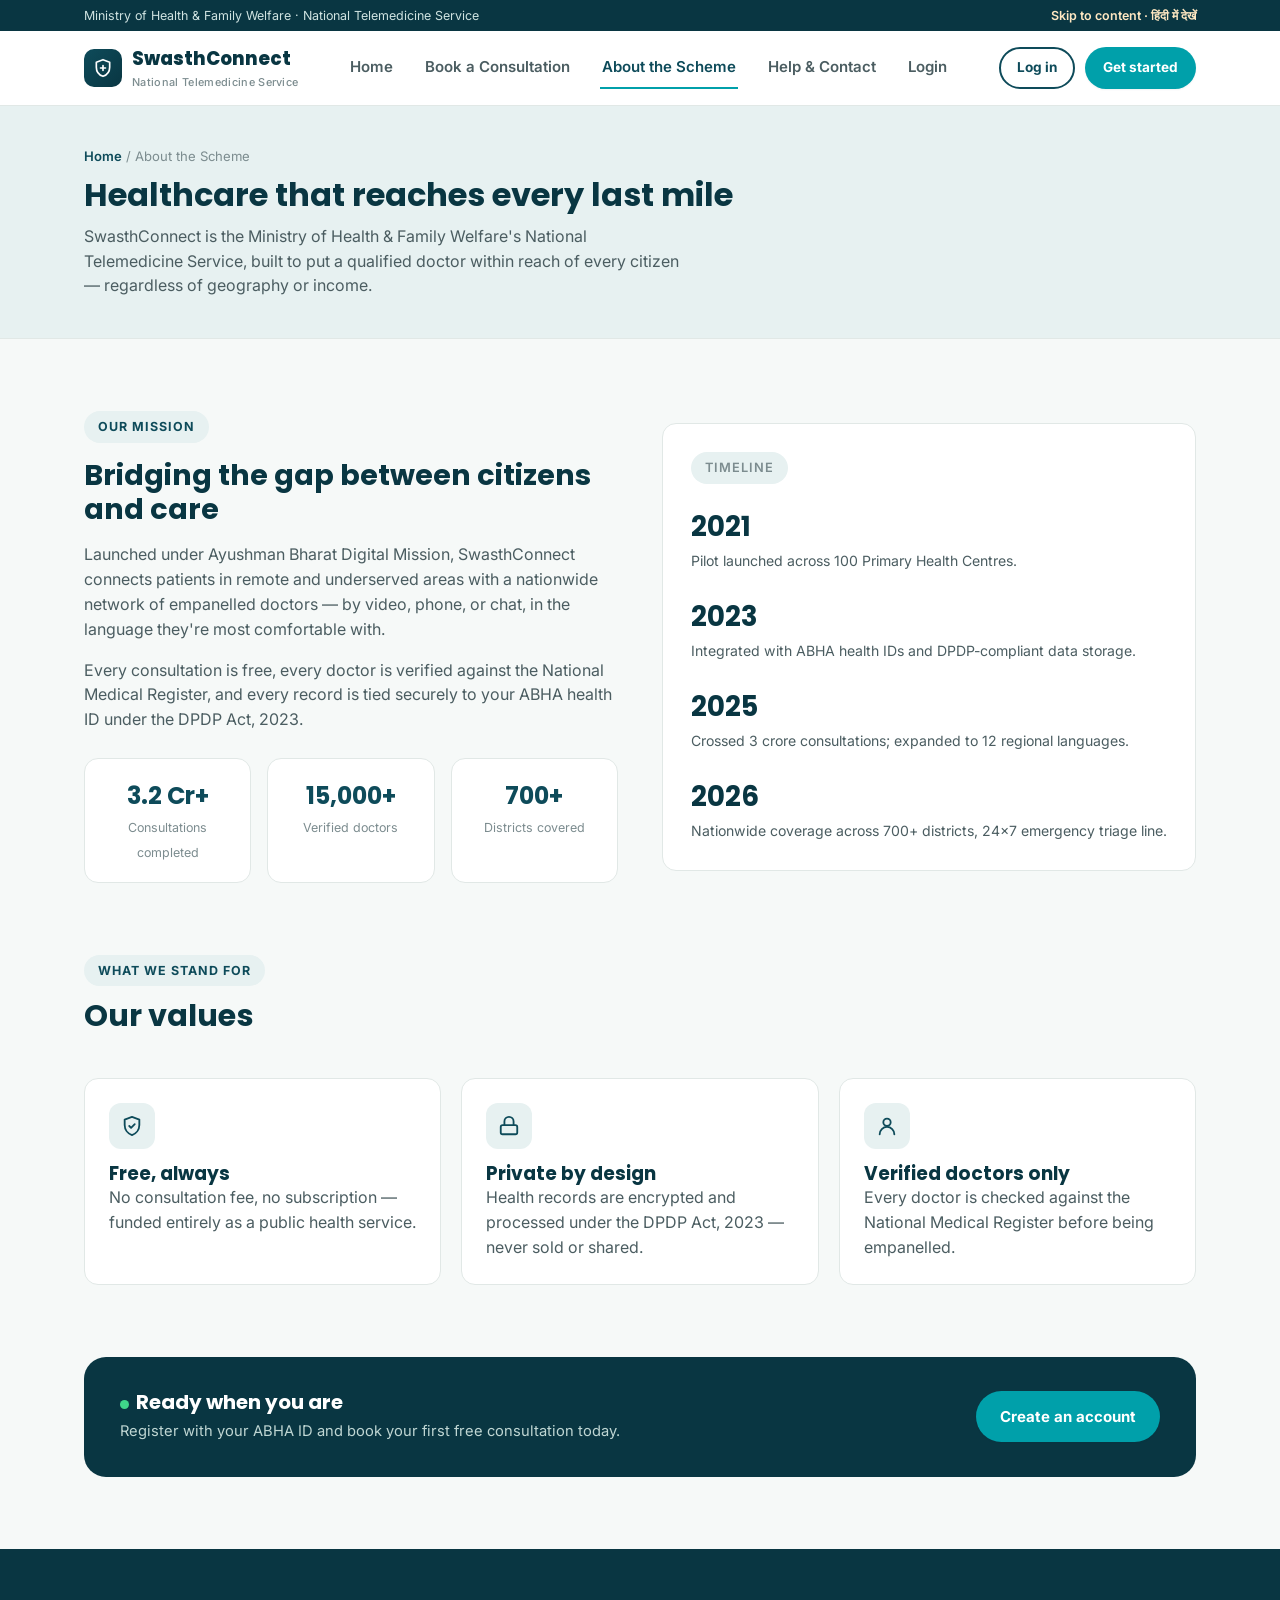
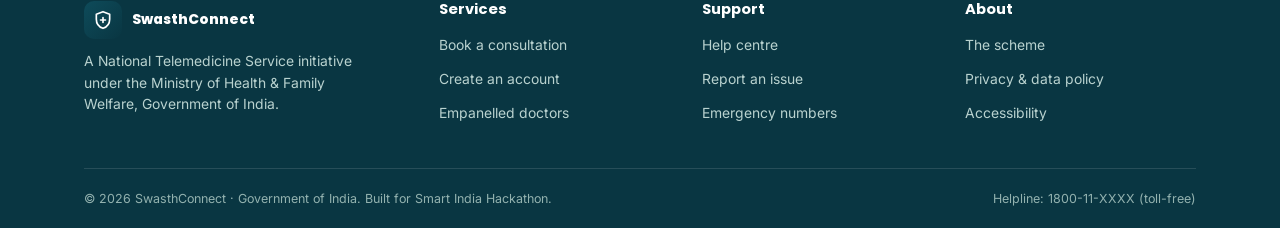
==== about.html @ 8b360834 "full web" ====
<!DOCTYPE html>
<html lang="en">
<head>
<meta charset="UTF-8">
<meta name="viewport" content="width=device-width, initial-scale=1.0">
<title>About the Scheme — SwasthConnect</title>
<meta name="description" content="Learn about SwasthConnect, the National Telemedicine Service connecting citizens to free, verified medical consultations.">
<link rel="preconnect" href="https://fonts.googleapis.com">
<link href="https://fonts.googleapis.com/css2?family=Poppins:wght@600;700;800&family=Inter:wght@400;500;600;700&display=swap" rel="stylesheet">
<link rel="stylesheet" href="style.css">
</head>
<body>

<div class="gov-strip">
  <div class="container">
    <span>Ministry of Health &amp; Family Welfare · National Telemedicine Service</span>
    <a href="#main">Skip to content · हिंदी में देखें</a>
  </div>
</div>

<header class="site-header">
  <div class="container">
    <a href="index.html" class="brand">
      <span class="brand-mark"><svg viewBox="0 0 24 24" fill="none" stroke="currentColor" stroke-width="2" stroke-linecap="round" stroke-linejoin="round"><path d="M12 2 4 5v6c0 5 3.4 9.4 8 11 4.6-1.6 8-6 8-11V5l-8-3Z"/><path d="M9 12h6M12 9v6"/></svg></span>
      <span>SwasthConnect<small>National Telemedicine Service</small></span>
    </a>
    <nav class="main-nav" id="main-nav">
      <a href="index.html">Home</a>
      <a href="appointment.html">Book a Consultation</a>
      <a href="about.html" aria-current="page">About the Scheme</a>
      <a href="contact.html">Help &amp; Contact</a>
      <a href="login.html">Login</a>
    </nav>
    <div class="header-actions">
      <a href="login.html" class="btn btn-outline btn-sm">Log in</a>
      <a href="register.html" class="btn btn-primary btn-sm">Get started</a>
      <button class="nav-toggle" aria-label="Toggle menu" aria-expanded="false">
        <svg viewBox="0 0 24 24" fill="none" stroke="currentColor" stroke-width="2" stroke-linecap="round"><path d="M4 6h16M4 12h16M4 18h16"/></svg>
      </button>
    </div>
  </div>
</header>

<div class="page-hero">
  <div class="container">
    <div class="breadcrumb"><a href="index.html">Home</a> / About the Scheme</div>
    <h1>Healthcare that reaches every last mile</h1>
    <p>SwasthConnect is the Ministry of Health &amp; Family Welfare's National Telemedicine Service, built to put a qualified doctor within reach of every citizen — regardless of geography or income.</p>
  </div>
</div>

<main id="main">

  <section>
    <div class="container">
      <div class="about-grid">
        <div>
          <span class="eyebrow">Our mission</span>
          <h2 class="mt-16" style="font-size:1.8rem;">Bridging the gap between citizens and care</h2>
          <p class="mt-16">Launched under Ayushman Bharat Digital Mission, SwasthConnect connects patients in remote and underserved areas with a nationwide network of empanelled doctors — by video, phone, or chat, in the language they're most comfortable with.</p>
          <p class="mt-16">Every consultation is free, every doctor is verified against the National Medical Register, and every record is tied securely to your ABHA health ID under the DPDP Act, 2023.</p>
          <div class="stat-tiles">
            <div class="stat-tile"><b>3.2 Cr+</b><span>Consultations completed</span></div>
            <div class="stat-tile"><b>15,000+</b><span>Verified doctors</span></div>
            <div class="stat-tile"><b>700+</b><span>Districts covered</span></div>
          </div>
        </div>
        <div>
          <div class="stat-card" style="padding:28px;">
            <span class="eyebrow">Timeline</span>
            <div class="mt-16" style="display:flex; flex-direction:column; gap:18px;">
              <div>
                <b style="font-family:var(--font-display); color:var(--primary-dark);">2021</b>
                <p style="font-size:0.88rem; margin-top:2px;">Pilot launched across 100 Primary Health Centres.</p>
              </div>
              <div>
                <b style="font-family:var(--font-display); color:var(--primary-dark);">2023</b>
                <p style="font-size:0.88rem; margin-top:2px;">Integrated with ABHA health IDs and DPDP-compliant data storage.</p>
              </div>
              <div>
                <b style="font-family:var(--font-display); color:var(--primary-dark);">2025</b>
                <p style="font-size:0.88rem; margin-top:2px;">Crossed 3 crore consultations; expanded to 12 regional languages.</p>
              </div>
              <div>
                <b style="font-family:var(--font-display); color:var(--primary-dark);">2026</b>
                <p style="font-size:0.88rem; margin-top:2px;">Nationwide coverage across 700+ districts, 24×7 emergency triage line.</p>
              </div>
            </div>
          </div>
        </div>
      </div>
    </div>
  </section>

  <section style="padding-top:0;">
    <div class="container">
      <div class="section-head">
        <span class="eyebrow">What we stand for</span>
        <h2>Our values</h2>
      </div>
      <div class="value-grid">
        <div class="value-card">
          <span class="service-icon"><svg viewBox="0 0 24 24" fill="none" stroke="currentColor" stroke-width="2" stroke-linecap="round" stroke-linejoin="round"><path d="M12 2 4 5v6c0 5 3.4 9.4 8 11 4.6-1.6 8-6 8-11V5l-8-3Z"/><path d="m9 12 2 2 4-4"/></svg></span>
          <h3>Free, always</h3>
          <p>No consultation fee, no subscription — funded entirely as a public health service.</p>
        </div>
        <div class="value-card">
          <span class="service-icon"><svg viewBox="0 0 24 24" fill="none" stroke="currentColor" stroke-width="2" stroke-linecap="round" stroke-linejoin="round"><rect x="3" y="11" width="18" height="10" rx="2"/><path d="M7 11V7a5 5 0 0 1 10 0v4"/></svg></span>
          <h3>Private by design</h3>
          <p>Health records are encrypted and processed under the DPDP Act, 2023 — never sold or shared.</p>
        </div>
        <div class="value-card">
          <span class="service-icon"><svg viewBox="0 0 24 24" fill="none" stroke="currentColor" stroke-width="2" stroke-linecap="round" stroke-linejoin="round"><circle cx="12" cy="8" r="4"/><path d="M4 21c0-4.4 3.6-8 8-8s8 3.6 8 8"/></svg></span>
          <h3>Verified doctors only</h3>
          <p>Every doctor is checked against the National Medical Register before being empanelled.</p>
        </div>
      </div>
    </div>
  </section>

  <section style="padding-top:0;">
    <div class="container">
      <div class="availability">
        <div>
          <h3><span class="pulse-dot"></span>Ready when you are</h3>
          <p>Register with your ABHA ID and book your first free consultation today.</p>
        </div>
        <a href="register.html" class="btn btn-primary">Create an account</a>
      </div>
    </div>
  </section>

</main>

<footer class="site-footer">
  <div class="container">
    <div class="footer-grid">
      <div class="footer-brand">
        <a href="index.html" class="brand" style="color:#fff;">
          <span class="brand-mark"><svg viewBox="0 0 24 24" fill="none" stroke="currentColor" stroke-width="2" stroke-linecap="round" stroke-linejoin="round"><path d="M12 2 4 5v6c0 5 3.4 9.4 8 11 4.6-1.6 8-6 8-11V5l-8-3Z"/><path d="M9 12h6M12 9v6"/></svg></span>
          <span>SwasthConnect</span>
        </a>
        <p>A National Telemedicine Service initiative under the Ministry of Health &amp; Family Welfare, Government of India.</p>
      </div>
      <div>
        <h4>Services</h4>
        <ul>
          <li><a href="appointment.html">Book a consultation</a></li>
          <li><a href="register.html">Create an account</a></li>
          <li><a href="about.html">Empanelled doctors</a></li>
        </ul>
      </div>
      <div>
        <h4>Support</h4>
        <ul>
          <li><a href="contact.html">Help centre</a></li>
          <li><a href="contact.html">Report an issue</a></li>
          <li><a href="contact.html">Emergency numbers</a></li>
        </ul>
      </div>
      <div>
        <h4>About</h4>
        <ul>
          <li><a href="about.html">The scheme</a></li>
          <li><a href="about.html">Privacy &amp; data policy</a></li>
          <li><a href="about.html">Accessibility</a></li>
        </ul>
      </div>
    </div>
    <div class="footer-bottom">
      <span>© 2026 SwasthConnect · Government of India. Built for Smart India Hackathon.</span>
      <span>Helpline: 1800-11-XXXX (toll-free)</span>
    </div>
  </div>
</footer>

<script src="script.js"></script>
</body>
</html>
---- style.css ----
/* =========================================================
   SwasthConnect — a citizen telemedicine service
   Design tokens
   ========================================================= */
:root{
  --bg:#F6F9F8;
  --surface:#FFFFFF;
  --ink:#12242A;
  --ink-soft:#4B5D61;
  --ink-faint:#7C8C8F;

  --primary:#0E4B5A;
  --primary-dark:#093642;
  --primary-tint:#E7F1F1;

  --accent:#00a0aa;
  --accent-dark:#004756;
  --accent-tint:#FDECD2;

  --success:#14804A;
  --success-tint:#E4F5EC;
  --danger:#C0392B;
  --danger-tint:#FBEAE8;

  --border:#E1E8E6;
  --radius-sm:8px;
  --radius:14px;
  --radius-lg:22px;

  --shadow-sm: 0 1px 2px rgba(9,54,66,0.06);
  --shadow: 0 8px 24px rgba(9,54,66,0.10);
  --shadow-lg: 0 20px 48px rgba(9,54,66,0.16);

  --font-display:'Poppins', 'Segoe UI', sans-serif;
  --font-body:'Inter', 'Segoe UI', sans-serif;
}

*{box-sizing:border-box; margin:0; padding:0;}

@media (prefers-reduced-motion: reduce){
  *{animation-duration:0.001ms !important; animation-iteration-count:1 !important; transition-duration:0.001ms !important;}
}

html{scroll-behavior:smooth;}

body{
  font-family:var(--font-body);
  background:var(--bg);
  color:var(--ink);
  line-height:1.55;
  min-height:100vh;
  display:flex;
  flex-direction:column;
}

img{max-width:100%; display:block;}

a{color:inherit; text-decoration:none;}

h1,h2,h3,h4{
  font-family:var(--font-display);
  color:var(--primary-dark);
  line-height:1.18;
  font-weight:700;
}

p{color:var(--ink-soft);}

:focus-visible{
  outline:3px solid var(--accent);
  outline-offset:2px;
  border-radius:4px;
}

.container{
  width:100%;
  max-width:1160px;
  margin:0 auto;
  padding:0 24px;
}

.eyebrow{
  display:inline-flex;
  align-items:center;
  gap:8px;
  font-family:var(--font-body);
  font-size:0.78rem;
  font-weight:700;
  letter-spacing:0.08em;
  text-transform:uppercase;
  color:var(--primary);
  background:var(--primary-tint);
  padding:6px 14px;
  border-radius:999px;
}

/* =========================== Top strip =========================== */
.gov-strip{
  background:var(--primary-dark);
  color:#CFE3E1;
  font-size:0.78rem;
}
.gov-strip .container{
  display:flex;
  justify-content:space-between;
  align-items:center;
  padding-top:6px;
  padding-bottom:6px;
  gap:12px;
  flex-wrap:wrap;
}
.gov-strip a{color:#FFE8C2; font-weight:600;}

/* =========================== Header =========================== */
.site-header{
  background:var(--surface);
  border-bottom:1px solid var(--border);
  position:sticky;
  top:0;
  z-index:50;
}
.site-header .container{
  display:flex;
  align-items:center;
  justify-content:space-between;
  padding-top:14px;
  padding-bottom:14px;
  gap:20px;
}
.brand{
  display:flex;
  align-items:center;
  gap:10px;
  font-family:var(--font-display);
  font-weight:800;
  font-size:1.15rem;
  color:var(--primary-dark);
}
.brand-mark{
  width:38px; height:38px;
  border-radius:10px;
  background:linear-gradient(135deg, var(--primary) 0%, var(--primary-dark) 100%);
  display:flex; align-items:center; justify-content:center;
  color:#fff; flex-shrink:0;
}
.brand-mark svg{width:20px; height:20px;}
.brand small{
  display:block;
  font-family:var(--font-body);
  font-weight:500;
  font-size:0.68rem;
  color:var(--ink-faint);
  letter-spacing:0.03em;
}

.main-nav{display:flex; align-items:center; gap:28px;}
.main-nav a{
  font-size:0.94rem;
  font-weight:600;
  color:var(--ink-soft);
  padding:8px 2px;
  border-bottom:2px solid transparent;
  transition:color .15s ease, border-color .15s ease;
}
.main-nav a:hover, .main-nav a[aria-current="page"]{
  color:var(--primary);
  border-bottom-color:var(--accent);
}

.header-actions{display:flex; align-items:center; gap:10px;}

.nav-toggle{
  display:none;
  background:none; border:1px solid var(--border); border-radius:8px;
  width:42px; height:42px; cursor:pointer;
  align-items:center; justify-content:center;
}
.nav-toggle svg{width:20px; height:20px; color:var(--primary-dark);}

/* =========================== Buttons =========================== */
.btn{
  display:inline-flex;
  align-items:center;
  justify-content:center;
  gap:8px;
  font-family:var(--font-body);
  font-weight:700;
  font-size:0.94rem;
  padding:12px 22px;
  border-radius:999px;
  border:2px solid transparent;
  cursor:pointer;
  transition:transform .12s ease, box-shadow .12s ease, background .15s ease, color .15s ease;
  white-space:nowrap;
}
.btn:active{transform:translateY(1px);}
.btn-primary{background:var(--accent); color:#fff; box-shadow:var(--shadow-sm);}
.btn-primary:hover{background:var(--accent-dark); box-shadow:var(--shadow);}
.btn-outline{background:transparent; border-color:var(--primary); color:var(--primary);}
.btn-outline:hover{background:var(--primary-tint);}
.btn-ghost{background:transparent; color:var(--primary-dark);}
.btn-ghost:hover{background:var(--primary-tint);}
.btn-block{width:100%;}
.btn-lg{padding:15px 28px; font-size:1rem;}
.btn-sm{padding:8px 16px; font-size:0.85rem;}
.btn-danger{background:var(--danger); color:#fff;}

/* =========================== Hero =========================== */
.hero{
  background:
    radial-gradient(700px 320px at 85% -10%, var(--accent-tint) 0%, rgba(253,236,210,0) 70%),
    var(--primary-tint);
  border-bottom:1px solid var(--border);
  overflow:hidden;
}
.hero .container{
  display:grid;
  grid-template-columns:1.05fr 0.95fr;
  gap:48px;
  align-items:center;
  padding-top:56px;
  padding-bottom:56px;
}
.hero h1{
  font-size:2.6rem;
  margin:16px 0 18px;
  letter-spacing:-0.01em;
}
.hero h1 em{
  font-style:normal;
  color:var(--accent-dark);
}
.hero-lead{
  font-size:1.08rem;
  max-width:46ch;
  margin-bottom:28px;
}
.hero-cta-row{display:flex; gap:14px; flex-wrap:wrap; margin-bottom:26px;}
.hero-trust{display:flex; gap:22px; flex-wrap:wrap; margin-top:10px;}
.hero-trust .stat b{
  display:block; font-family:var(--font-display); font-size:1.4rem; color:var(--primary-dark);
}
.hero-trust .stat span{font-size:0.8rem; color:var(--ink-faint);}

/* Pathway cards (Patient / Doctor) — signature element */
.pathway-stack{display:flex; flex-direction:column; gap:16px;}
.pathway-card{
  background:var(--surface);
  border:1px solid var(--border);
  border-radius:var(--radius-lg);
  padding:22px 24px;
  display:flex;
  align-items:center;
  gap:18px;
  box-shadow:var(--shadow);
  transition:transform .15s ease, box-shadow .15s ease, border-color .15s ease;
}
.pathway-card:hover{transform:translateY(-3px); box-shadow:var(--shadow-lg); border-color:var(--primary);}
.pathway-icon{
  width:56px; height:56px; border-radius:16px;
  display:flex; align-items:center; justify-content:center;
  flex-shrink:0;
  color:#fff;
}
.pathway-card.patient .pathway-icon{background:var(--primary);}
.pathway-card.doctor .pathway-icon{background:var(--accent);}
.pathway-icon svg{width:26px; height:26px;}
.pathway-copy h3{font-size:1.08rem; margin-bottom:3px;}
.pathway-copy p{font-size:0.87rem; margin-bottom:10px;}
.pathway-copy a.link-arrow{
  font-size:0.86rem; font-weight:700; color:var(--primary);
  display:inline-flex; align-items:center; gap:4px;
}

/* =========================== Sections =========================== */
section{padding:72px 0;}
.section-head{max-width:640px; margin-bottom:44px;}
.section-head h2{font-size:1.9rem; margin-top:12px;}
.section-head p{margin-top:12px; font-size:1.02rem;}
.section-head.center{margin-left:auto; margin-right:auto; text-align:center;}

/* Steps (real 3-step process, numbering is meaningful) */
.steps{
  display:grid;
  grid-template-columns:repeat(3, 1fr);
  gap:24px;
  counter-reset:step;
}
.step{
  position:relative;
  background:var(--surface);
  border:1px solid var(--border);
  border-radius:var(--radius);
  padding:30px 24px 26px;
}
.step::before{
  counter-increment:step;
  content:counter(step, decimal-leading-zero);
  font-family:var(--font-display);
  font-weight:800;
  font-size:0.85rem;
  color:var(--accent-dark);
  background:var(--accent-tint);
  padding:4px 10px;
  border-radius:999px;
  display:inline-block;
  margin-bottom:16px;
}
.step h3{font-size:1.08rem; margin-bottom:8px;}
.step p{font-size:0.92rem;}

/* Services grid */
.services-grid{display:grid; grid-template-columns:repeat(4, 1fr); gap:20px;}
.service-card{
  background:var(--surface);
  border:1px solid var(--border);
  border-radius:var(--radius);
  padding:26px 22px;
  transition:transform .15s ease, box-shadow .15s ease;
}
.service-card:hover{transform:translateY(-3px); box-shadow:var(--shadow);}
.service-icon{
  width:46px; height:46px; border-radius:12px;
  background:var(--primary-tint); color:var(--primary);
  display:flex; align-items:center; justify-content:center;
  margin-bottom:16px;
}
.service-icon svg{width:22px; height:22px;}
.service-card h3{font-size:1rem; margin-bottom:6px;}
.service-card p{font-size:0.86rem;}

/* Availability strip */
.availability{
  background:var(--primary-dark);
  color:#EAF3F2;
  border-radius:var(--radius-lg);
  padding:34px 36px;
  display:flex;
  align-items:center;
  justify-content:space-between;
  gap:24px;
  flex-wrap:wrap;
}
.availability h3{color:#fff; font-size:1.25rem; margin-bottom:6px;}
.availability p{color:#BFD6D3; font-size:0.92rem;}
.pulse-dot{
  width:9px; height:9px; border-radius:50%;
  background:#3FD68A; display:inline-block; margin-right:7px;
  box-shadow:0 0 0 0 rgba(63,214,138,0.6);
  animation:pulse 1.8s infinite;
}
@keyframes pulse{
  0%{box-shadow:0 0 0 0 rgba(63,214,138,0.55);}
  70%{box-shadow:0 0 0 10px rgba(63,214,138,0);}
  100%{box-shadow:0 0 0 0 rgba(63,214,138,0);}
}

/* Testimonials / trust */
.trust-grid{display:grid; grid-template-columns:repeat(3,1fr); gap:20px;}
.quote-card{
  background:var(--surface); border:1px solid var(--border);
  border-radius:var(--radius); padding:24px;
}
.quote-card p{font-size:0.93rem; color:var(--ink); margin-bottom:14px;}
.quote-by{display:flex; align-items:center; gap:10px;}
.quote-avatar{
  width:38px; height:38px; border-radius:50%;
  background:var(--accent-tint); color:var(--accent-dark);
  display:flex; align-items:center; justify-content:center;
  font-family:var(--font-display); font-weight:700; font-size:0.85rem;
}
.quote-by b{display:block; font-size:0.86rem;}
.quote-by span{font-size:0.78rem; color:var(--ink-faint);}

/* =========================== Footer =========================== */
.site-footer{
  margin-top:auto;
  background:var(--primary-dark);
  color:#C8DBD9;
  padding:52px 0 20px;
}
.footer-grid{
  display:grid;
  grid-template-columns:1.4fr 1fr 1fr 1fr;
  gap:32px;
  padding-bottom:34px;
  border-bottom:1px solid rgba(255,255,255,0.12);
}
.footer-grid h4{color:#fff; font-size:0.92rem; margin-bottom:14px;}
.footer-grid ul{list-style:none;}
.footer-grid li{margin-bottom:9px;}
.footer-grid a{font-size:0.87rem; color:#B9D2CF;}
.footer-grid a:hover{color:#fff;}
.footer-brand p{font-size:0.87rem; margin-top:12px; max-width:32ch; color:#B9D2CF;}
.footer-bottom{
  display:flex; justify-content:space-between; align-items:center;
  padding-top:20px; font-size:0.78rem; color:#93B2AF; flex-wrap:wrap; gap:10px;
}

/* =========================== Forms / Auth =========================== */
.auth-shell{
  flex:1;
  display:grid;
  grid-template-columns:1fr 1fr;
  min-height:calc(100vh - 130px);
}
.auth-aside{
  background:linear-gradient(160deg, var(--primary) 0%, var(--primary-dark) 100%);
  color:#fff;
  padding:56px 48px;
  display:flex;
  flex-direction:column;
  justify-content:center;
  gap:22px;
}
.auth-aside .eyebrow{background:rgba(255,255,255,0.12); color:#FFE3B3;}
.auth-aside h2{color:#fff; font-size:1.9rem;}
.auth-aside p{color:#CFE3E1;}
.auth-points{list-style:none; display:flex; flex-direction:column; gap:14px; margin-top:6px;}
.auth-points li{display:flex; gap:12px; align-items:flex-start; font-size:0.92rem; color:#DCEEEC;}
.auth-points svg{width:20px; height:20px; color:#3FD68A; flex-shrink:0; margin-top:2px;}

.auth-main{
  display:flex;
  align-items:center;
  justify-content:center;
  padding:48px 24px;
}
.auth-card{
  width:100%;
  max-width:420px;
}
.auth-card h1{font-size:1.6rem; margin-bottom:6px;}
.auth-card > p.sub{margin-bottom:26px; font-size:0.92rem;}

.role-tabs{
  display:grid;
  grid-template-columns:1fr 1fr;
  background:var(--primary-tint);
  border-radius:999px;
  padding:4px;
  margin-bottom:26px;
}
.role-tabs button{
  border:none; background:transparent; cursor:pointer;
  padding:10px 0; border-radius:999px;
  font-family:var(--font-body); font-weight:700; font-size:0.88rem;
  color:var(--primary);
}
.role-tabs button.active{background:var(--primary); color:#fff; box-shadow:var(--shadow-sm);}

.field{margin-bottom:18px;}
.field label{
  display:block; font-size:0.85rem; font-weight:600;
  color:var(--ink); margin-bottom:7px;
}
.field .hint{font-size:0.76rem; color:var(--ink-faint); margin-top:6px;}
.input-wrap{position:relative;}
.input-wrap svg{
  position:absolute; left:14px; top:50%; transform:translateY(-50%);
  width:18px; height:18px; color:var(--ink-faint); pointer-events:none;
}
input[type="text"], input[type="email"], input[type="password"],
input[type="tel"], input[type="date"], input[type="number"], select, textarea{
  width:100%;
  font-family:var(--font-body);
  font-size:0.95rem;
  color:var(--ink);
  padding:12px 14px 12px 42px;
  border:1.5px solid var(--border);
  border-radius:var(--radius-sm);
  background:var(--surface);
  transition:border-color .15s ease, box-shadow .15s ease;
}
.field.no-icon input, .field.no-icon select, .field.no-icon textarea{padding-left:14px;}
input:focus, select:focus, textarea:focus{
  outline:none; border-color:var(--primary);
  box-shadow:0 0 0 4px var(--primary-tint);
}
textarea{padding-top:12px; resize:vertical; min-height:100px;}
.pw-toggle{
  position:absolute; right:12px; top:50%; transform:translateY(-50%);
  background:none; border:none; cursor:pointer; color:var(--ink-faint);
  font-size:0.78rem; font-weight:700;
}
.field-row{display:grid; grid-template-columns:1fr 1fr; gap:14px;}
.form-meta-row{
  display:flex; justify-content:space-between; align-items:center;
  margin-bottom:22px; font-size:0.85rem;
}
.checkbox-row{display:flex; align-items:flex-start; gap:9px;}
.checkbox-row input{width:auto; padding:0; margin-top:3px;}
.checkbox-row label{margin:0; font-size:0.83rem; font-weight:500; color:var(--ink-soft);}
.form-divider{
  display:flex; align-items:center; gap:12px; margin:22px 0;
  font-size:0.78rem; color:var(--ink-faint);
}
.form-divider::before, .form-divider::after{content:""; flex:1; height:1px; background:var(--border);}
.switch-line{text-align:center; margin-top:22px; font-size:0.88rem; color:var(--ink-soft);}
.switch-line a{color:var(--primary); font-weight:700;}
.field-error{display:none; color:var(--danger); font-size:0.78rem; margin-top:6px;}
.field.invalid input{border-color:var(--danger); box-shadow:0 0 0 4px var(--danger-tint);}
.field.invalid .field-error{display:block;}
.form-alert{
  display:none;
  align-items:center; gap:10px;
  background:var(--success-tint); color:var(--success);
  border:1px solid #BFE6D2; border-radius:var(--radius-sm);
  padding:12px 14px; font-size:0.86rem; font-weight:600;
  margin-bottom:20px;
}
.form-alert.show{display:flex;}
.form-alert svg{width:18px; height:18px; flex-shrink:0;}

/* =========================== Page hero (inner pages) =========================== */
.page-hero{
  background:var(--primary-tint);
  border-bottom:1px solid var(--border);
  padding:40px 0;
}
.breadcrumb{font-size:0.82rem; color:var(--ink-faint); margin-bottom:10px;}
.breadcrumb a{color:var(--primary); font-weight:600;}
.page-hero h1{font-size:2rem;}
.page-hero p{margin-top:10px; max-width:60ch;}

/* =========================== Dashboard =========================== */
.dash-shell{display:grid; grid-template-columns:260px 1fr; gap:0; flex:1;}
.dash-side{
  background:var(--surface); border-right:1px solid var(--border);
  padding:28px 18px;
}
.dash-user{
  display:flex; align-items:center; gap:12px;
  padding:8px 8px 22px; border-bottom:1px solid var(--border); margin-bottom:16px;
}
.dash-avatar{
  width:44px; height:44px; border-radius:50%;
  background:var(--accent); color:#fff; display:flex; align-items:center; justify-content:center;
  font-family:var(--font-display); font-weight:700;
}
.dash-user b{display:block; font-size:0.92rem;}
.dash-user span{font-size:0.76rem; color:var(--ink-faint);}
.dash-nav{list-style:none; display:flex; flex-direction:column; gap:4px;}
.dash-nav a{
  display:flex; align-items:center; gap:12px;
  padding:11px 12px; border-radius:var(--radius-sm);
  font-size:0.9rem; font-weight:600; color:var(--ink-soft);
}
.dash-nav a svg{width:18px; height:18px;}
.dash-nav a:hover{background:var(--primary-tint); color:var(--primary);}
.dash-nav a.active{background:var(--primary); color:#fff;}
.dash-nav a.danger{color:var(--danger); margin-top:12px;}
.dash-nav a.danger:hover{background:var(--danger-tint);}

.dash-main{padding:32px 36px; background:var(--bg);}
.dash-head{
  display:flex; justify-content:space-between; align-items:flex-start;
  margin-bottom:28px; flex-wrap:wrap; gap:16px;
}
.dash-head h1{font-size:1.5rem;}
.dash-head p{font-size:0.9rem; margin-top:4px;}

.stat-row{display:grid; grid-template-columns:repeat(4,1fr); gap:18px; margin-bottom:30px;}
.stat-card{
  background:var(--surface); border:1px solid var(--border); border-radius:var(--radius);
  padding:20px;
}
.stat-card span{font-size:0.8rem; color:var(--ink-faint); font-weight:600;}
.stat-card b{
  display:block; font-family:var(--font-display); font-size:1.7rem; color:var(--primary-dark); margin-top:6px;
}

.dash-grid{display:grid; grid-template-columns:1.5fr 1fr; gap:22px;}
.panel{
  background:var(--surface); border:1px solid var(--border); border-radius:var(--radius);
  padding:24px;
}
.panel-head{display:flex; justify-content:space-between; align-items:center; margin-bottom:18px;}
.panel-head h2{font-size:1.05rem;}
.panel-head a{font-size:0.82rem; font-weight:700; color:var(--primary);}

.appt-item{
  display:flex; align-items:center; gap:14px;
  padding:14px 0; border-bottom:1px solid var(--border);
}
.appt-item:last-child{border-bottom:none; padding-bottom:0;}
.appt-date{
  width:52px; height:52px; border-radius:12px; background:var(--primary-tint); color:var(--primary-dark);
  display:flex; flex-direction:column; align-items:center; justify-content:center; flex-shrink:0;
}
.appt-date b{font-size:1.05rem; font-family:var(--font-display); line-height:1;}
.appt-date span{font-size:0.65rem; text-transform:uppercase; font-weight:700;}
.appt-info{flex:1;}
.appt-info b{font-size:0.92rem; display:block;}
.appt-info span{font-size:0.8rem; color:var(--ink-faint);}
.badge{
  font-size:0.72rem; font-weight:700; padding:4px 10px; border-radius:999px;
}
.badge.confirmed{background:var(--success-tint); color:var(--success);}
.badge.pending{background:var(--accent-tint); color:var(--accent-dark);}

.quick-actions{display:flex; flex-direction:column; gap:10px;}
.quick-actions a{
  display:flex; align-items:center; gap:12px;
  padding:13px 14px; border:1px solid var(--border); border-radius:var(--radius-sm);
  font-size:0.88rem; font-weight:600;
}
.quick-actions a svg{width:18px; height:18px; color:var(--primary);}
.quick-actions a:hover{border-color:var(--primary); background:var(--primary-tint);}

.record-item{display:flex; justify-content:space-between; align-items:center; padding:11px 0; border-bottom:1px solid var(--border); font-size:0.85rem;}
.record-item:last-child{border-bottom:none;}
.record-item span{color:var(--ink-faint); font-size:0.78rem;}

/* =========================== Booking page =========================== */
.book-shell{display:grid; grid-template-columns:1fr 360px; gap:26px; align-items:start;}
.filter-bar{
  display:flex; gap:12px; margin-bottom:24px; flex-wrap:wrap;
}
.filter-bar select, .filter-bar input{
  padding:10px 14px; border:1.5px solid var(--border); border-radius:var(--radius-sm);
  font-size:0.88rem; background:var(--surface);
}
.doctor-card{
  display:flex; gap:16px; background:var(--surface); border:1px solid var(--border);
  border-radius:var(--radius); padding:20px; margin-bottom:16px;
}
.doc-avatar{
  width:64px; height:64px; border-radius:14px; flex-shrink:0;
  background:var(--primary-tint); color:var(--primary);
  display:flex; align-items:center; justify-content:center;
  font-family:var(--font-display); font-weight:700; font-size:1.2rem;
}
.doc-info{flex:1;}
.doc-info h3{font-size:1rem; margin-bottom:2px;}
.doc-info .spec{font-size:0.83rem; color:var(--accent-dark); font-weight:600; margin-bottom:6px;}
.doc-info .meta{display:flex; gap:14px; flex-wrap:wrap; font-size:0.8rem; color:var(--ink-faint); margin-bottom:10px;}
.doc-slots{display:flex; gap:8px; flex-wrap:wrap;}
.slot-chip{
  border:1.5px solid var(--border); background:var(--surface); border-radius:999px;
  padding:7px 14px; font-size:0.8rem; font-weight:600; cursor:pointer; color:var(--ink-soft);
}
.slot-chip:hover{border-color:var(--primary); color:var(--primary);}
.slot-chip.selected{background:var(--primary); border-color:var(--primary); color:#fff;}
.doc-side{display:flex; flex-direction:column; align-items:flex-end; gap:10px; flex-shrink:0;}
.rating{font-size:0.83rem; font-weight:700; color:var(--primary-dark); display:flex; align-items:center; gap:4px;}
.rating svg{width:15px; height:15px; color:var(--accent);}

.summary-card{
  background:var(--surface); border:1px solid var(--border); border-radius:var(--radius);
  padding:22px; position:sticky; top:88px;
}
.summary-card h3{font-size:1rem; margin-bottom:16px;}
.summary-row{display:flex; justify-content:space-between; font-size:0.87rem; padding:8px 0; border-bottom:1px dashed var(--border); color:var(--ink-soft);}
.summary-row b{color:var(--ink);}
.summary-total{display:flex; justify-content:space-between; padding-top:14px; font-size:1rem; font-weight:800; color:var(--primary-dark);}

/* =========================== About / Contact ============================ */
.about-grid{display:grid; grid-template-columns:1fr 1fr; gap:44px; align-items:center;}
.stat-tiles{display:grid; grid-template-columns:repeat(3,1fr); gap:16px; margin-top:26px;}
.stat-tile{background:var(--surface); border:1px solid var(--border); border-radius:var(--radius); padding:18px; text-align:center;}
.stat-tile b{display:block; font-family:var(--font-display); font-size:1.5rem; color:var(--primary);}
.stat-tile span{font-size:0.78rem; color:var(--ink-faint);}

.value-grid{display:grid; grid-template-columns:repeat(3,1fr); gap:20px;}
.value-card{background:var(--surface); border:1px solid var(--border); border-radius:var(--radius); padding:24px;}
.value-card .service-icon{margin-bottom:14px;}

.contact-grid{display:grid; grid-template-columns:1fr 1.1fr; gap:40px;}
.contact-info-card{
  background:var(--primary-dark); color:#fff; border-radius:var(--radius-lg); padding:32px;
  display:flex; flex-direction:column; gap:20px;
}
.contact-info-card h3{color:#fff;}
.contact-info-card p{color:#CFE3E1;}
.contact-line{display:flex; gap:12px; align-items:flex-start; font-size:0.88rem; color:#DCEEEC;}
.contact-line svg{width:19px; height:19px; color:#3FD68A; flex-shrink:0; margin-top:1px;}
.faq-item{border-bottom:1px solid var(--border); padding:16px 0;}
.faq-item summary{font-weight:700; cursor:pointer; font-size:0.94rem; color:var(--primary-dark); list-style:none; display:flex; justify-content:space-between; align-items:center;}
.faq-item summary::-webkit-details-marker{display:none;}
.faq-item summary::after{content:"+"; font-size:1.3rem; color:var(--accent-dark);}
.faq-item[open] summary::after{content:"–";}
.faq-item p{margin-top:10px; font-size:0.88rem;}

/* =========================== Utilities =========================== */
.mt-8{margin-top:8px;} .mt-16{margin-top:16px;} .mt-24{margin-top:24px;}
.text-center{text-align:center;}
.two-col{display:grid; grid-template-columns:1fr 1fr; gap:20px;}

/* =========================== Responsive =========================== */
@media (max-width: 980px){
  .hero .container{grid-template-columns:1fr; padding-top:36px;}
  .steps{grid-template-columns:1fr 1fr;}
  .services-grid{grid-template-columns:1fr 1fr;}
  .trust-grid{grid-template-columns:1fr;}
  .footer-grid{grid-template-columns:1fr 1fr;}
  .auth-shell{grid-template-columns:1fr;}
  .auth-aside{display:none;}
  .dash-shell{grid-template-columns:1fr;}
  .dash-side{display:none;}
  .stat-row{grid-template-columns:1fr 1fr;}
  .dash-grid{grid-template-columns:1fr;}
  .book-shell{grid-template-columns:1fr;}
  .about-grid{grid-template-columns:1fr;}
  .value-grid{grid-template-columns:1fr;}
  .contact-grid{grid-template-columns:1fr;}
}
@media (max-width: 720px){
  .main-nav{
    position:absolute; top:100%; left:0; right:0;
    background:var(--surface); border-bottom:1px solid var(--border);
    flex-direction:column; align-items:flex-start; gap:2px;
    padding:10px 24px 18px;
    display:none;
  }
  .main-nav.open{display:flex;}
  .main-nav a{width:100%; padding:12px 0; border-bottom:1px solid var(--border);}
  .nav-toggle{display:flex;}
  .header-actions .btn-outline{display:none;}
  .hero h1{font-size:2rem;}
  .steps{grid-template-columns:1fr;}
  .services-grid{grid-template-columns:1fr 1fr;}
  .footer-grid{grid-template-columns:1fr 1fr;}
  .stat-row{grid-template-columns:1fr 1fr;}
  .field-row{grid-template-columns:1fr;}
  .availability{flex-direction:column; align-items:flex-start;}
}
@media (max-width: 480px){
  .services-grid{grid-template-columns:1fr;}
  .footer-grid{grid-template-columns:1fr;}
  .stat-row{grid-template-columns:1fr;}
}
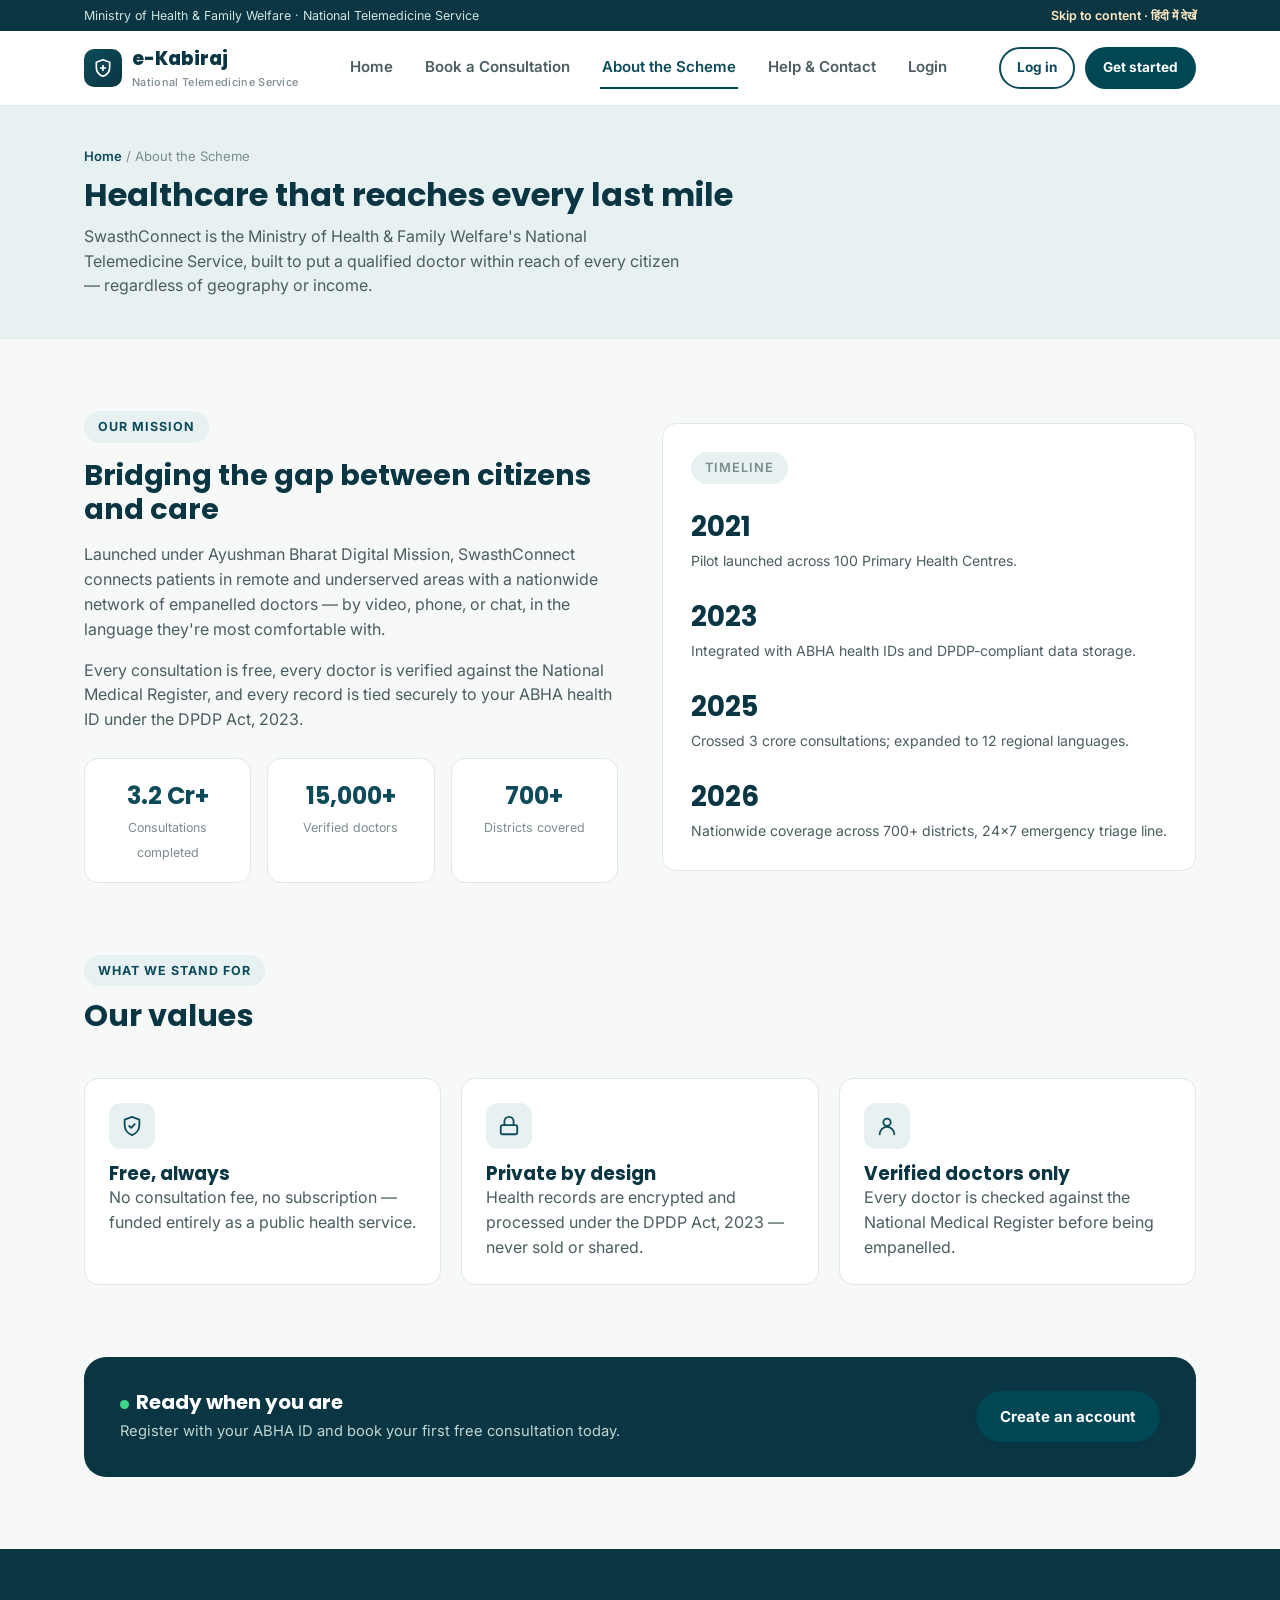
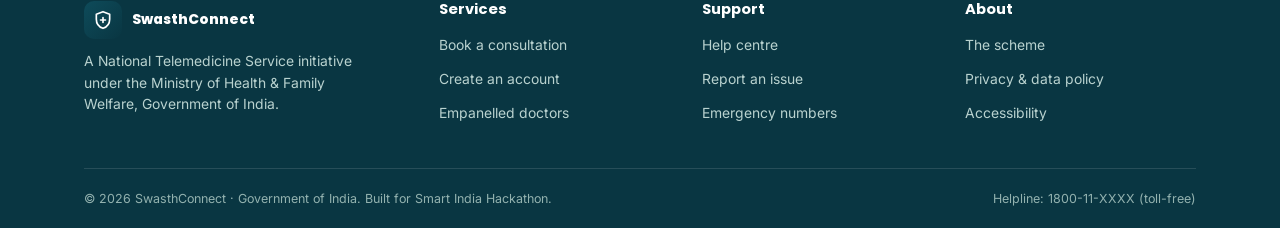
==== commit 623022a8: "e-Kabiraj" ====
--- a/about.html
+++ b/about.html
@@ -22,7 +22,7 @@
   <div class="container">
     <a href="index.html" class="brand">
       <span class="brand-mark"><svg viewBox="0 0 24 24" fill="none" stroke="currentColor" stroke-width="2" stroke-linecap="round" stroke-linejoin="round"><path d="M12 2 4 5v6c0 5 3.4 9.4 8 11 4.6-1.6 8-6 8-11V5l-8-3Z"/><path d="M9 12h6M12 9v6"/></svg></span>
-      <span>SwasthConnect<small>National Telemedicine Service</small></span>
+      <span>e-Kabiraj<small>National Telemedicine Service</small></span>
     </a>
     <nav class="main-nav" id="main-nav">
       <a href="index.html">Home</a>
--- a/style.css
+++ b/style.css
@@ -1,5 +1,5 @@
 /* =========================================================
-   SwasthConnect — a citizen telemedicine service
+   e-Kabiraj — a citizen telemedicine service
    Design tokens
    ========================================================= */
 :root{
@@ -13,8 +13,8 @@
   --primary-dark:#093642;
   --primary-tint:#E7F1F1;
 
-  --accent:#00a0aa;
-  --accent-dark:#004756;
+  --accent:#004756;
+  --accent-dark:#00a0aa;
   --accent-tint:#FDECD2;
 
   --success:#14804A;
@@ -730,3 +730,166 @@
   .footer-grid{grid-template-columns:1fr;}
   .stat-row{grid-template-columns:1fr;}
 }
+
+/* =========================================================
+   Emergency SOS button (landing page)
+   ========================================================= */
+.emergency-fab{
+  position:fixed;
+  right:22px;
+  bottom:22px;
+  z-index:200;
+  width:64px;
+  height:64px;
+  border-radius:50%;
+  border:none;
+  cursor:pointer;
+  background:var(--danger);
+  color:#fff;
+  display:flex;
+  align-items:center;
+  justify-content:center;
+  box-shadow:0 10px 28px rgba(192,57,43,0.45);
+  animation:sos-pulse 2.2s ease-in-out infinite;
+}
+.emergency-fab svg{width:28px; height:28px;}
+.emergency-fab:hover{background:#A8291A;}
+.emergency-fab:focus-visible{outline:3px solid #fff; outline-offset:3px;}
+
+.emergency-fab span.fab-label{
+  position:absolute;
+  right:72px;
+  bottom:50%;
+  transform:translateY(50%);
+  background:var(--ink);
+  color:#fff;
+  font-size:0.78rem;
+  font-weight:700;
+  padding:6px 12px;
+  border-radius:999px;
+  white-space:nowrap;
+  opacity:0;
+  pointer-events:none;
+  transition:opacity 0.2s ease;
+}
+.emergency-fab:hover span.fab-label{opacity:1;}
+
+@keyframes sos-pulse{
+  0%, 100%{box-shadow:0 10px 28px rgba(192,57,43,0.45), 0 0 0 0 rgba(192,57,43,0.55);}
+  50%{box-shadow:0 10px 28px rgba(192,57,43,0.45), 0 0 0 14px rgba(192,57,43,0);}
+}
+
+.emergency-overlay{
+  position:fixed;
+  inset:0;
+  background:rgba(9,20,24,0.5);
+  z-index:199;
+  opacity:0;
+  pointer-events:none;
+  transition:opacity 0.2s ease;
+}
+.emergency-overlay.open{opacity:1; pointer-events:auto;}
+
+.emergency-panel{
+  position:fixed;
+  right:22px;
+  bottom:98px;
+  z-index:201;
+  width:300px;
+  max-width:calc(100vw - 44px);
+  background:var(--surface);
+  border-radius:var(--radius-lg);
+  box-shadow:var(--shadow-lg);
+  padding:18px;
+  transform:translateY(12px) scale(0.97);
+  opacity:0;
+  pointer-events:none;
+  transition:all 0.18s ease;
+}
+.emergency-panel.open{
+  transform:translateY(0) scale(1);
+  opacity:1;
+  pointer-events:auto;
+}
+
+.emergency-panel-head{
+  display:flex;
+  align-items:flex-start;
+  justify-content:space-between;
+  gap:10px;
+  margin-bottom:6px;
+}
+.emergency-panel-head h3{
+  font-size:1rem;
+  color:var(--danger);
+  display:flex;
+  align-items:center;
+  gap:6px;
+}
+.emergency-panel-head button{
+  background:none;
+  border:none;
+  cursor:pointer;
+  color:var(--ink-faint);
+  padding:2px;
+  line-height:0;
+}
+.emergency-panel p.emergency-sub{
+  font-size:0.8rem;
+  color:var(--ink-faint);
+  margin-bottom:14px;
+}
+
+.emergency-list{
+  display:flex;
+  flex-direction:column;
+  gap:8px;
+}
+.emergency-item{
+  display:flex;
+  align-items:center;
+  gap:12px;
+  padding:10px 12px;
+  border-radius:var(--radius-sm);
+  border:1px solid var(--border);
+  background:var(--bg);
+}
+.emergency-item:hover{border-color:var(--danger); background:var(--danger-tint);}
+.emergency-item-icon{
+  width:38px;
+  height:38px;
+  border-radius:50%;
+  background:var(--danger-tint);
+  color:var(--danger);
+  display:flex;
+  align-items:center;
+  justify-content:center;
+  flex-shrink:0;
+}
+.emergency-item-icon svg{width:19px; height:19px;}
+.emergency-item-info{
+  flex:1;
+  min-width:0;
+  display:flex;
+  flex-direction:column;
+}
+.emergency-item-info b{font-size:0.86rem; color:var(--ink);}
+.emergency-item-info span{font-size:0.76rem; color:var(--ink-faint);}
+.emergency-call-btn{
+  display:flex;
+  align-items:center;
+  gap:6px;
+  background:var(--danger);
+  color:#fff;
+  font-size:0.76rem;
+  font-weight:700;
+  padding:7px 11px;
+  border-radius:999px;
+  flex-shrink:0;
+}
+.emergency-call-btn svg{width:13px; height:13px;}
+
+@media (max-width:480px){
+  .emergency-fab{width:58px; height:58px; right:16px; bottom:16px;}
+  .emergency-panel{right:16px; bottom:86px;}
+}
